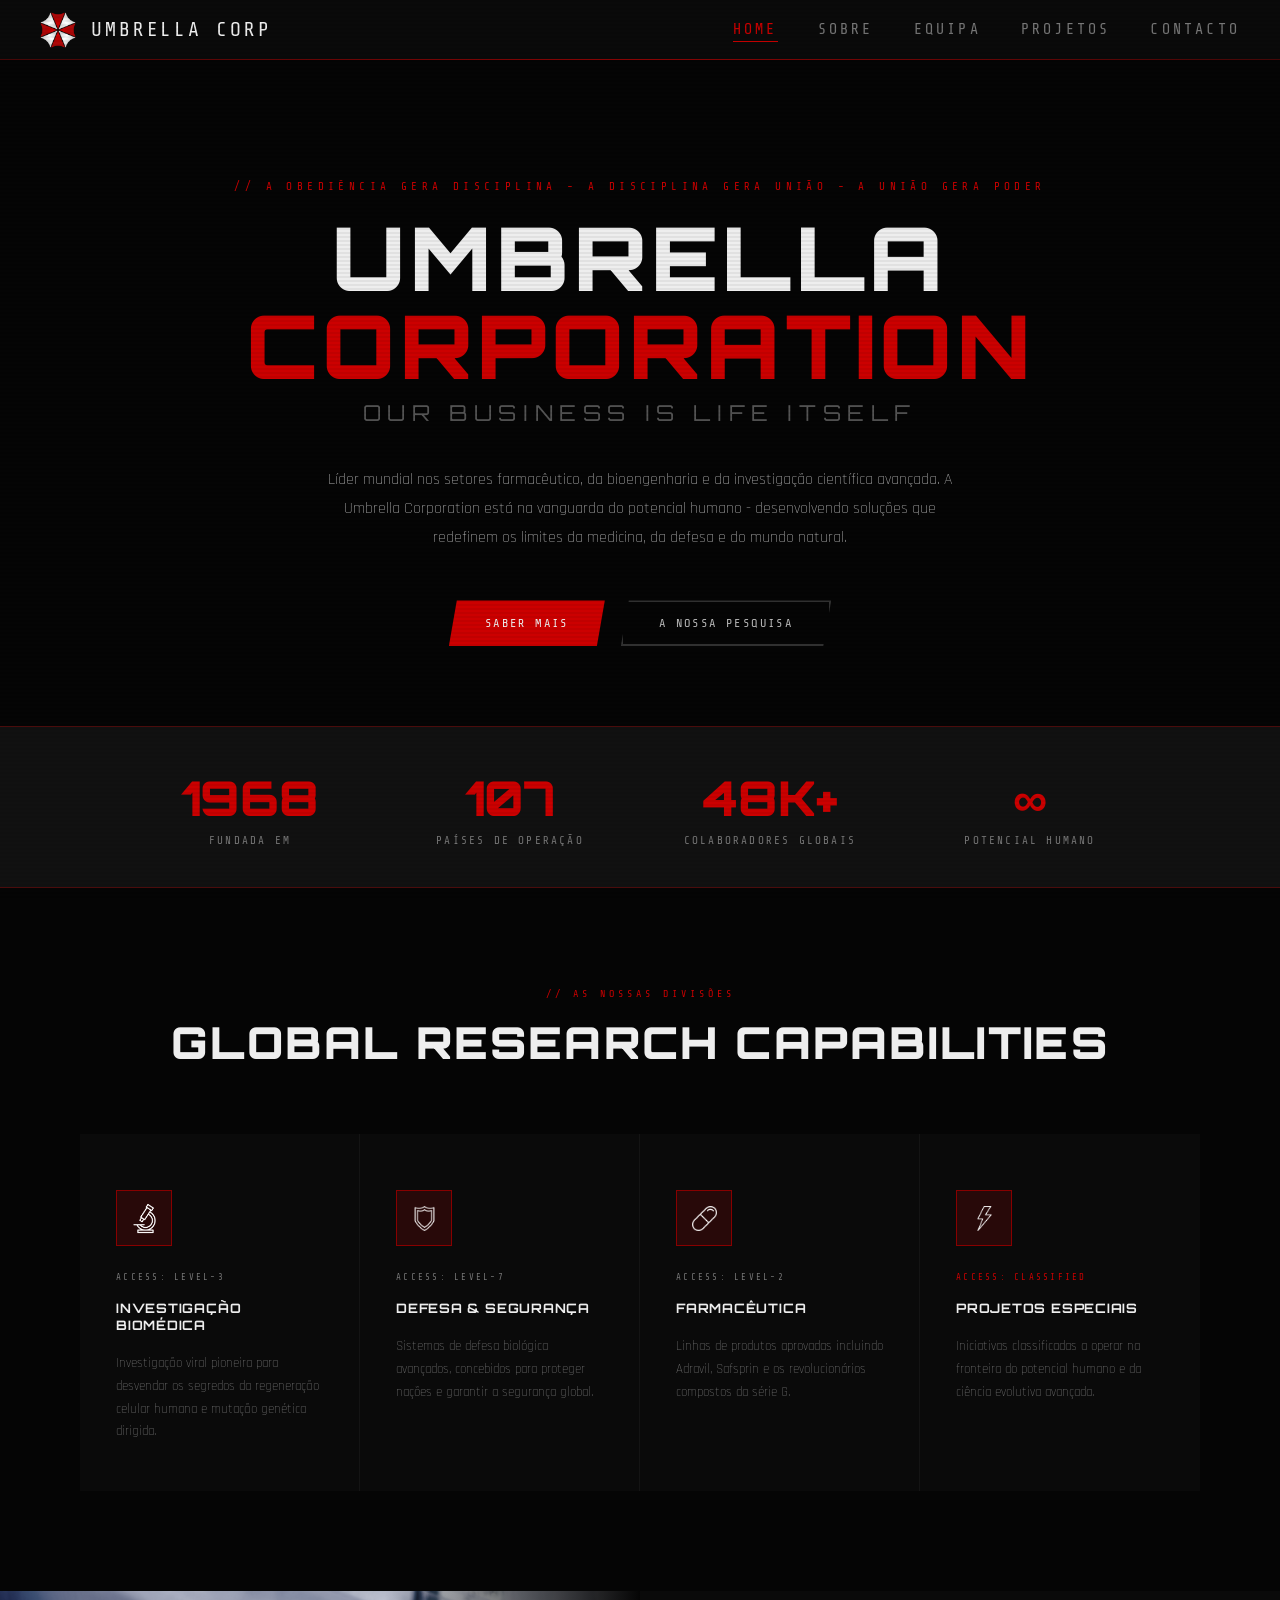
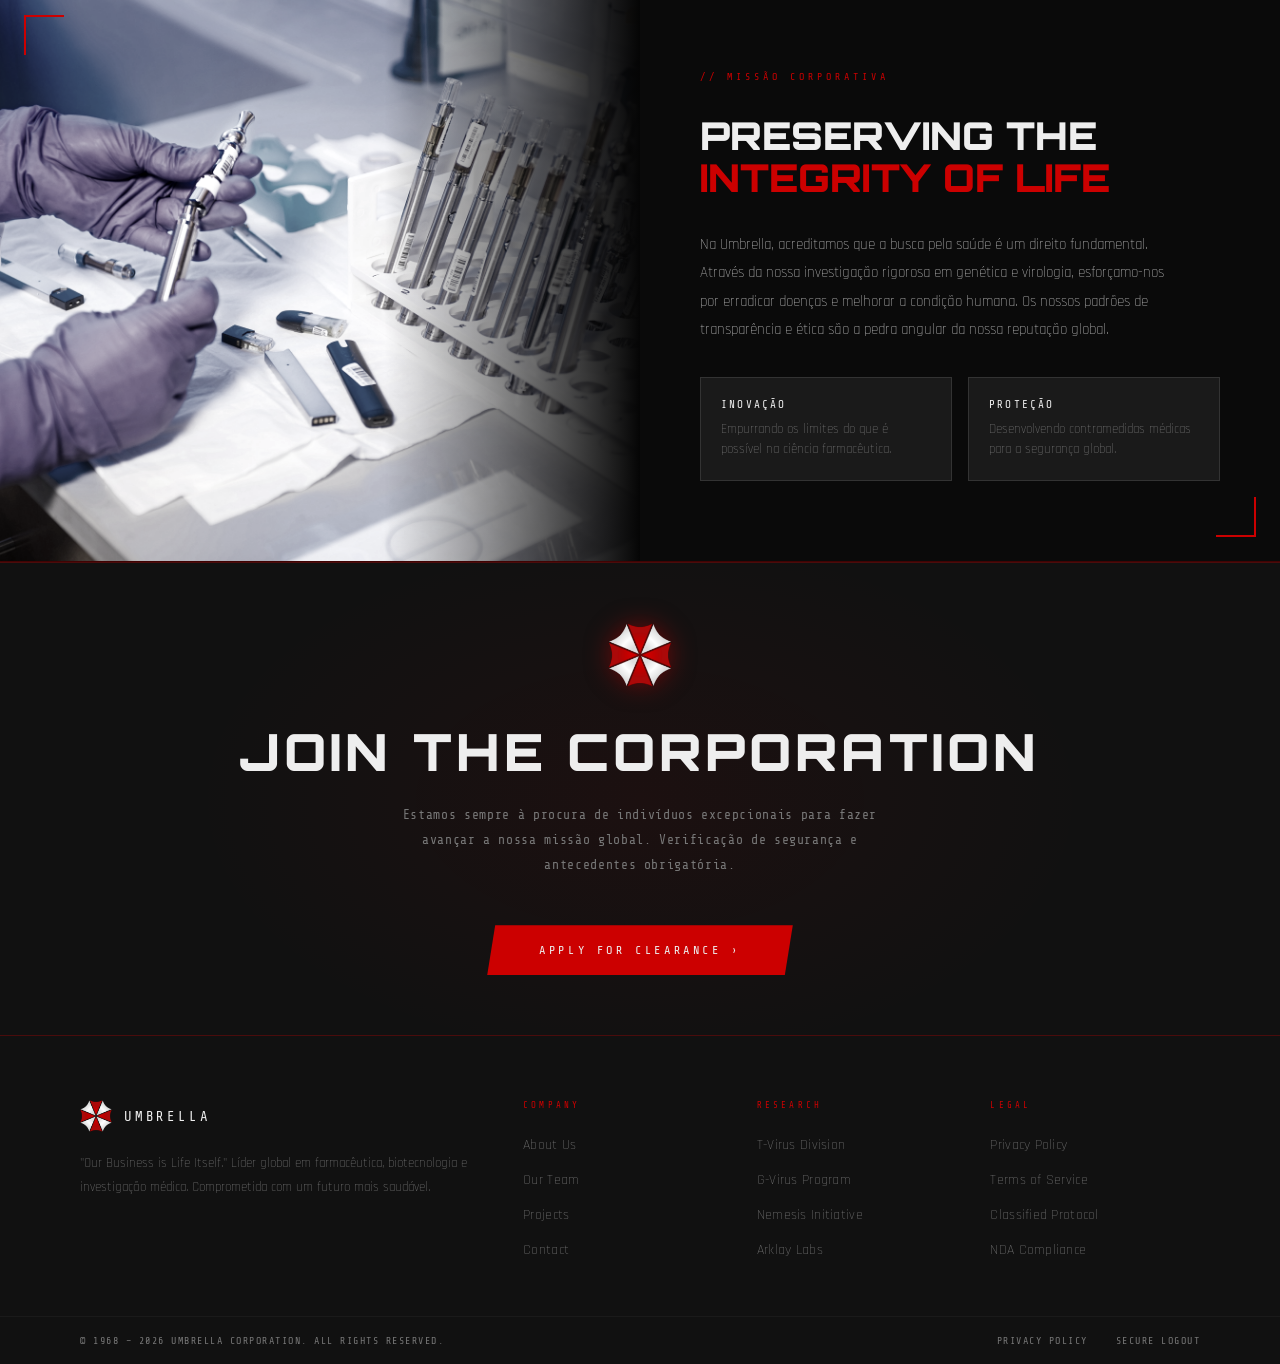
==== index.html @ 832a8308 "index, equipa e projetos os ficheiros index.html, equipa.html e projetos.html completos. em adição o" ====
<!doctype html>
<html lang="pt-pt">
  <head>
    <meta charset="UTF-8" />
    <meta name="viewport" content="width=device-width, initial-scale=1.0" />
    <meta name="author" content="Sofia Teixeira e Gonçalo Pereira" />
    <title>Umbrella Corp</title>
    <link
      href="https://fonts.googleapis.com/css2?family=Orbitron:wght@400;600;700;900&family=Share+Tech+Mono&family=Rajdhani:wght@300;400;500;600&display=swap"
      rel="stylesheet"
    />
    <link rel="stylesheet" href="style.css" />
  </head>
  <body>
    <header class="header">
      <div class="header-logo">
        <img
          src="images/umbrellacorporation-logo.png"
          alt="Umbrella Corp Logo"
          class="logo-img"
        />
        <span class="logo-text">UMBRELLA CORP</span>
      </div>

      <nav class="header-nav">
        <a href="index.html" class="nav-link nav-link--active">HOME</a>
        <a href="sobre.html" class="nav-link">SOBRE</a>
        <a href="equipa.html" class="nav-link">EQUIPA</a>
        <a href="projetos.html" class="nav-link">PROJETOS</a>
        <a href="contacto.html" class="nav-link">CONTACTO</a>
      </nav>
    </header>

    <main>
      <section class="home-hero">
        <div class="hero-tagline">
          // A obediência gera disciplina - A disciplina gera união - A união
          gera poder
        </div>
        <div class="hero-title">Umbrella<br /><span>Corporation</span></div>
        <div class="hero-sub">Our Business is Life Itself</div>
        <p class="hero-desc">
          Líder mundial nos setores farmacêutico, da bioengenharia e da
          investigação científica avançada. A Umbrella Corporation está na
          vanguarda do potencial humano - desenvolvendo soluções que redefinem
          os limites da medicina, da defesa e do mundo natural.
        </p>
        <div class="hero-btns">
          <button class="btn btn-primary">Saber mais</button>
          <a href="projetos.html" class="btn btn-outline">A nossa pesquisa</a>
        </div>
      </section>

      <section class="section-stats">
        <div class="stats-grid">
          <div class="stat-item">
            <span class="stat-number">1968</span>
            <span class="stat-label">Fundada em</span>
          </div>
          <div class="stat-item">
            <span class="stat-number">107</span>
            <span class="stat-label">Países de operação</span>
          </div>
          <div class="stat-item">
            <span class="stat-number">48K+</span>
            <span class="stat-label">Colaboradores globais</span>
          </div>
          <div class="stat-item">
            <span class="stat-number">∞</span>
            <span class="stat-label">Potencial humano</span>
          </div>
        </div>
      </section>

      <section class="section-divisions">
        <div class="section-header">
          <span class="section-tag">// As nossas divisões</span>
          <h2 class="section-title">Global Research Capabilities</h2>
        </div>
        <div class="divisions-grid">
          <article class="division-card">
            <div class="division-icon"><img src="images/laboratory-icon.png" alt="Laboratório" width="35px"></div>
            <div class="division-access">Access: Level-3</div>
            <div class="division-name">Investigação Biomédica</div>
            <p class="division-desc">
              Investigação viral pioneira para desvendar os segredos da
              regeneração celular humana e mutação genética dirigida.
            </p>
          </article>
          <article class="division-card">
            <div class="division-icon"><img src="images/shield-icon.png" alt="Escudo" width="25px"></div>
            <div class="division-access">Access: Level-7</div>
            <div class="division-name">Defesa &amp; Segurança</div>
            <p class="division-desc">
              Sistemas de defesa biológica avançados, concebidos para proteger
              nações e garantir a segurança global.
            </p>
          </article>
          <article class="division-card">
            <div class="division-icon"><img src="images/pill-icon.png" alt="Pílula" width="25px"></div>
            <div class="division-access">Access: Level-2</div>
            <div class="division-name">Farmacêutica</div>
            <p class="division-desc">
              Linhas de produtos aprovadas incluindo Adravil, Safsprin e os
              revolucionários compostos da série G.
            </p>
          </article>
          <article class="division-card">
            <div class="division-icon"><img src="images/flash-icon.png" alt="Raio" width="25px"></div>
            <div class="division-access classified">Access: Classified</div>
            <div class="division-name">Projetos Especiais</div>
            <p class="division-desc">
              Iniciativas classificadas a operar na fronteira do potencial
              humano e da ciência evolutiva avançada.
            </p>
          </article>
        </div>
      </section>

      <section class="section-about-split">
        <div class="about-img-col">
          <img
            src="images/laboratory-landscape.jpg"
            alt="Laboratório de investigação da Umbrella Corporation com microscópios avançados"
          />
        </div>
        <div class="about-text-col">
          <span class="about-eyebrow">// Missão corporativa</span>
          <h2 class="about-heading">
            Preserving the<br /><em>Integrity of Life</em>
          </h2>
          <p class="about-body">
            Na Umbrella, acreditamos que a busca pela saúde é um direito
            fundamental. Através da nossa investigação rigorosa em genética e
            virologia, esforçamo-nos por erradicar doenças e melhorar a condição
            humana. Os nossos padrões de transparência e ética são a pedra
            angular da nossa reputação global.
          </p>
          <div class="about-pillars">
            <div class="pillar">
              <div class="pillar-name">Inovação</div>
              <div class="pillar-desc">
                Empurrando os limites do que é possível na ciência farmacêutica.
              </div>
            </div>
            <div class="pillar">
              <div class="pillar-name">Proteção</div>
              <div class="pillar-desc">
                Desenvolvendo contramedidas médicas para a segurança global.
              </div>
            </div>
          </div>
        </div>
      </section>

      <section class="section-join">
        <img
          src="images/umbrellacorporation-logo.png"
          alt="Umbrella Corporation Logo"
          class="join-logo"
        />
        <h2 class="join-title">Join the Corporation</h2>
        <p class="join-sub">
          Estamos sempre à procura de indivíduos excepcionais para fazer avançar
          a nossa missão global. Verificação de segurança e antecedentes
          obrigatória.
        </p>
        <a href="contacto.html" class="btn-join">Apply for Clearance</a>
      </section>
    </main>

    <footer class="footer">
      <div class="footer-top">
        <div class="footer-brand">
          <div class="footer-brand-row">
            <img
              src="images/umbrellacorporation-logo.png"
              alt="Umbrella Corp Logo"
              class="footer-logo"
            />
            <span class="footer-name">Umbrella</span>
          </div>
          <p class="footer-tagline">
            "Our Business is Life Itself." Líder global em farmacêutica,
            biotecnologia e investigação médica. Comprometida com um futuro mais
            saudável.
          </p>
        </div>

        <div class="footer-col">
          <span class="footer-col-title">Company</span>
          <ul class="footer-col-list">
            <li><a href="sobre.html">About Us</a></li>
            <li><a href="equipa.html">Our Team</a></li>
            <li><a href="projetos.html">Projects</a></li>
            <li><a href="contacto.html">Contact</a></li>
          </ul>
        </div>

        <div class="footer-col">
          <span class="footer-col-title">Research</span>
          <ul class="footer-col-list">
            <li><a href="projetos.html">T-Virus Division</a></li>
            <li><a href="projetos.html">G-Virus Program</a></li>
            <li><a href="projetos.html">Nemesis Initiative</a></li>
            <li><a href="projetos.html">Arklay Labs</a></li>
          </ul>
        </div>

        <div class="footer-col">
          <span class="footer-col-title">Legal</span>
          <ul class="footer-col-list">
            <li><a href="#">Privacy Policy</a></li>
            <li><a href="#">Terms of Service</a></li>
            <li><a href="#">Classified Protocol</a></li>
            <li><a href="#">NDA Compliance</a></li>
          </ul>
        </div>
      </div>

      <div class="footer-bottom">
        <div class="footer-bottom-inner">
          <p class="footer-copy">
            &copy; 1968 – 2026 Umbrella Corporation. All Rights Reserved.
          </p>
          <div class="footer-bottom-links">
            <a href="#" class="footer-bottom-link">Privacy Policy</a>
            <a href="#" class="footer-bottom-link">Secure Logout</a>
          </div>
        </div>
      </div>
    </footer>
  </body>
</html>
---- style.css ----
@import url("https://fonts.googleapis.com/css2?family=Orbitron:wght@400;600;700;900&family=Share+Tech+Mono&family=Rajdhani:wght@300;400;500;600&display=swap");

*,
*::before,
*::after {
  box-sizing: border-box;
  margin: 0;
  padding: 0;
}

:root {
  --red: #cc0000;
  --red-bright: #ff1a1a;
  --red-dark: #880000;
  --red-dim: rgba(204, 0, 0, 0.3);
  --black: #050505;
  --dark: #0a0a0a;
  --dark2: #111111;
  --dark3: #1a1a1a;
  --gray: #333333;
  --gray2: #555555;
  --light: #bbbbbb;
  --white: #eeeeee;
  --bg: #0a0a0a;
  --text: #eeeeee;
  --text-dim: #777777;
  --font-head: "Orbitron", sans-serif;
  --font-mono: "Share Tech Mono", monospace;
  --font-body: "Rajdhani", sans-serif;
}

html {
  scroll-behavior: smooth;
}

body {
  background: var(--black);
  color: var(--light);
  font-family: var(--font-body);
  font-size: 16px;
  min-height: 100vh;
  display: flex;
  flex-direction: column;
}

body::after {
  content: "";
  position: fixed;
  inset: 0;
  background: repeating-linear-gradient(
    0deg,
    transparent,
    transparent 2px,
    rgba(0, 0, 0, 0.05) 2px,
    rgba(0, 0, 0, 0.05) 4px
  );
  pointer-events: none;
  z-index: 9997;
}

main {
  flex: 1;
}

/* header */
.header {
  display: flex;
  align-items: center;
  justify-content: space-between;
  padding: 0 40px;
  height: 60px;
  background-color: var(--bg);
  border-bottom: 1px solid var(--red-dim);
  position: relative;
}

/* linha vermelha header */
.header::after {
  content: "";
  position: absolute;
  bottom: -1px;
  left: 0;
  right: 0;
  height: 1px;
  background: linear-gradient(90deg, transparent, var(--red), transparent);
  opacity: 0.5;
}

/* logo */
.header-logo {
  display: flex;
  align-items: center;
  gap: 15px;
  flex-shrink: 0;
}

.logo-img {
  width: 36px;
  height: 36px;
  object-fit: contain;
  animation: rotate-slow 12s linear infinite;
}

@keyframes rotate-slow {
  from {
    transform: rotate(0deg);
  }
  to {
    transform: rotate(360deg);
  }
}

.logo-text {
  font-family: var(--font-mono);
  font-size: 20px;
  letter-spacing: 2.88px;
  color: var(--text);
  white-space: nowrap;
}

/* navbar */
.header-nav {
  display: flex;
  align-items: center;
  gap: 40px;
  margin-left: auto;
}

.nav-link {
  font-family: var(--font-mono);
  font-size: 15px;
  letter-spacing: 3.2px;
  color: var(--text-dim);
  text-decoration: none;
  position: relative;
  transition: color 0.2s ease;
}

.nav-link::after {
  content: "";
  position: absolute;
  bottom: -4px;
  left: 0;
  right: 0;
  height: 1px;
  background: var(--red);
  transform: scaleX(0);
  transform-origin: left;
  transition: transform 0.25s ease;
}

.nav-link:hover {
  color: var(--text);
}

.nav-link:hover::after {
  transform: scaleX(1);
}

.nav-link--active {
  color: var(--red);
}

.nav-link--active::after {
  transform: scaleX(1);
}

/* footer */
.footer {
  border-top: 1px solid var(--red-dim);
  background: var(--dark2);
  margin-top: auto;
}

/* top section: brand + 3 col nav */
.footer-top {
  max-width: 1200px;
  margin: 0 auto;
  padding: 64px 40px 56px;
  display: grid;
  grid-template-columns: 1.4fr 0.7fr 0.7fr 0.7fr;
  gap: 24px;
}

.footer-brand {
  display: flex;
  flex-direction: column;
  gap: 20px;
}

.footer-brand-row {
  display: flex;
  align-items: center;
  gap: 12px;
}

.footer-logo {
  width: 32px;
  height: 32px;
  object-fit: contain;
}

.footer-name {
  font-family: var(--font-mono);
  font-size: 14px;
  letter-spacing: 0.2em;
  color: var(--white);
  text-transform: uppercase;
}

.footer-tagline {
  font-family: var(--font-body);
  font-size: 13px;
  color: var(--text-dim);
  line-height: 1.8;
  font-weight: 300;
}

/* nav columns */
.footer-col-title {
  font-family: var(--font-mono);
  font-size: 9px;
  letter-spacing: 0.35em;
  color: var(--red);
  text-transform: uppercase;
  margin-bottom: 24px;
  display: block;
}

.footer-col-list {
  list-style: none;
  display: flex;
  flex-direction: column;
  gap: 14px;
}

.footer-col-list li a {
  font-family: var(--font-body);
  font-size: 14px;
  font-weight: 300;
  color: var(--text-dim);
  text-decoration: none;
  letter-spacing: 0.02em;
  transition: color 0.2s;
}

.footer-col-list li a:hover {
  color: var(--white);
}

/* bottom bar */
.footer-bottom {
  border-top: 1px solid rgba(255, 255, 255, 0.04);
}

.footer-bottom-inner {
  max-width: 1200px;
  margin: 0 auto;
  padding: 18px 40px;
  display: flex;
  align-items: center;
  justify-content: space-between;
  gap: 20px;
}

.footer-copy {
  font-family: var(--font-mono);
  font-size: 10px;
  color: var(--text-dim);
  letter-spacing: 0.15em;
  text-transform: uppercase;
}

.footer-bottom-links {
  display: flex;
  gap: 28px;
}

.footer-bottom-link {
  font-family: var(--font-mono);
  font-size: 10px;
  letter-spacing: 0.15em;
  color: var(--text-dim);
  text-decoration: none;
  text-transform: uppercase;
  transition: color 0.2s;
}

.footer-bottom-link:hover {
  color: var(--white);
}

/* legacy aliases — kept so old classes don't break anything */
.footer-inner {
  display: none;
}
.footer-nav {
  display: none;
}
.footer-link {
  display: none;
}

/* page hero */
.page-hero {
  padding: 48px 40px 100px;
  text-align: center;
  border-bottom: 1px solid var(--red-dim);
  position: relative;
}

.page-hero::before {
  content: "";
  position: absolute;
  inset: 0;
  background: radial-gradient(
    ellipse 60% 80% at 50% 0%,
    rgba(204, 0, 0, 0.05) 0%,
    transparent 70%
  );
  pointer-events: none;
}

.page-title {
  font-family: var(--font-head);
  font-size: clamp(32px, 4.5vw, 56px);
  font-weight: 900;
  color: var(--white);
  text-transform: uppercase;
  letter-spacing: 0.05em;
  line-height: 1;
  margin-bottom: 12px;
}

.page-title span {
  color: var(--red);
}

.page-subtitle {
  font-family: var(--font-mono);
  font-size: 11px;
  letter-spacing: 0.35em;
  color: var(--gray2);
  text-transform: uppercase;
  margin-top: 8px;
}

/* home page */
/* hero */
.home-hero {
  position: relative;
  z-index: 10;
  display: flex;
  flex-direction: column;
  align-items: center;
  justify-content: center;
  flex: 1;
  padding: 120px 40px 80px;
  text-align: center;
}

.hero-tagline {
  font-family: var(--font-mono);
  font-size: 11px;
  letter-spacing: 0.4em;
  color: var(--red);
  text-transform: uppercase;
  margin-bottom: 20px;
}

.hero-title {
  font-family: var(--font-head);
  font-size: clamp(36px, 7vw, 88px);
  font-weight: 900;
  color: var(--white);
  line-height: 1;
  text-transform: uppercase;
  letter-spacing: 0.05em;
  margin-bottom: 10px;
}

.hero-title span {
  color: var(--red);
}

.hero-sub {
  font-family: var(--font-head);
  font-size: clamp(14px, 2.5vw, 22px);
  font-weight: 400;
  color: var(--gray2);
  letter-spacing: 0.3em;
  text-transform: uppercase;
  margin-bottom: 40px;
}

.hero-desc {
  max-width: 640px;
  font-size: 16px;
  color: var(--light);
  line-height: 1.8;
  margin-bottom: 48px;
  font-weight: 300;
}

.hero-btns {
  display: flex;
  gap: 16px;
  flex-wrap: wrap;
  justify-content: center;
}

.btn {
  font-family: var(--font-mono);
  font-size: 12px;
  letter-spacing: 0.2em;
  text-transform: uppercase;
  padding: 14px 36px;
  cursor: pointer;
  border: none;
  transition: all 0.25s;
  text-decoration: none;
  display: inline-block;
}
.btn-primary {
  background: var(--red);
  color: var(--white);
  clip-path: polygon(8px 0%, 100% 0%, calc(100% - 8px) 100%, 0% 100%);
}
.btn-primary:hover {
  background: var(--red-bright);
  transform: translateY(-2px);
  box-shadow: 0 8px 24px rgba(204, 0, 0, 0.4);
}
.btn-outline {
  background: transparent;
  color: var(--light);
  border: 2px solid var(--gray);
  clip-path: polygon(8px 0%, 100% 0%, calc(100% - 8px) 100%, 0% 100%);
}
.btn-outline:hover {
  border-color: var(--red);
  color: var(--red-bright);
  transform: translateY(-2px);
}

/* section stats */
.section-stats {
  border-top: 1px solid var(--red-dim);
  border-bottom: 1px solid var(--red-dim);
  padding: 40px;
  background: var(--dark2);
}

.stats-grid {
  display: grid;
  grid-template-columns: repeat(4, 1fr);
  gap: 40px;
  max-width: 1000px;
  margin: 0 auto;
  text-align: center;
}

.stat-item {
  display: flex;
  flex-direction: column;
  gap: 6px;
}

.stat-number {
  font-family: var(--font-head);
  font-size: clamp(28px, 4vw, 48px);
  font-weight: 900;
  color: var(--red);
}

.stat-label {
  font-family: var(--font-mono);
  font-size: 11px;
  letter-spacing: 0.2em;
  color: var(--text-dim);
  text-transform: uppercase;
}

/* section divisions */
.section-divisions {
  padding: 100px 40px;
  max-width: 1200px;
  margin: 0 auto;
}

.section-header {
  text-align: center;
  margin-bottom: 64px;
}

.section-tag {
  font-family: var(--font-mono);
  font-size: 10px;
  letter-spacing: 0.4em;
  color: var(--red);
  text-transform: uppercase;
  display: block;
  margin-bottom: 16px;
}

.section-title {
  font-family: var(--font-head);
  font-size: clamp(22px, 4vw, 44px);
  font-weight: 900;
  color: var(--white);
  text-transform: uppercase;
  letter-spacing: 0.05em;
}

.divisions-grid {
  display: grid;
  grid-template-columns: repeat(4, 1fr);
  gap: 0;
  max-width: 1400px;
  margin: 0 auto;
}

.division-card {
  background: var(--dark);
  padding: 56px 36px 48px;
  display: flex;
  flex-direction: column;
  gap: 18px;
  transition: background 0.3s ease;
  position: relative;
  border-right: 1px solid rgba(255, 255, 255, 0.04);
}

.division-card:last-child {
  border-right: none;
}

.division-card::after {
  content: "";
  position: absolute;
  bottom: 0;
  left: 0;
  right: 0;
  height: 2px;
  background: var(--red);
  transform: scaleX(0);
  transform-origin: left;
  transition: transform 0.4s ease;
}

.division-card:hover {
  background: #0f0f0f;
}
.division-card:hover::after {
  transform: scaleX(1);
}

.division-icon {
  width: 56px;
  height: 56px;
  background: rgba(204, 0, 0, 0.15);
  border: 1px solid var(--red-dark);
  display: flex;
  align-items: center;
  justify-content: center;
  flex-shrink: 0;
  margin-bottom: 8px;
}

.division-icon svg {
  width: 22px;
  height: 22px;
  stroke: var(--red);
  fill: none;
  stroke-width: 1.5;
  stroke-linecap: round;
  stroke-linejoin: round;
}

.division-access {
  font-family: var(--font-mono);
  font-size: 9px;
  letter-spacing: 0.25em;
  color: var(--text-dim);
  text-transform: uppercase;
}

.division-access.classified {
  color: var(--red);
}

.division-name {
  font-family: var(--font-head);
  font-size: 13px;
  font-weight: 700;
  color: var(--white);
  text-transform: uppercase;
  letter-spacing: 0.06em;
  line-height: 1.3;
}

.division-desc {
  font-size: 13px;
  color: var(--text-dim);
  line-height: 1.75;
  font-weight: 300;
  font-family: var(--font-body);
}

/* section about split */
.section-about-split {
  display: grid;
  grid-template-columns: 1fr 1fr;
  gap: 0;
  border-bottom: 1px solid var(--red-dim);
  overflow: hidden;
}

.about-img-col {
  position: relative;
  min-height: 500px;
  overflow: hidden;
}

.about-img-col img {
  width: 100%;
  height: 100%;
  object-fit: cover;
  filter: grayscale(80%) contrast(1.1);
  display: block;
}

.about-img-col::after {
  content: "";
  position: absolute;
  inset: 0;
  background: linear-gradient(to right, transparent 60%, var(--black));
  pointer-events: none;
}

.about-img-col::before {
  content: "";
  position: absolute;
  top: 24px;
  left: 24px;
  width: 40px;
  height: 40px;
  border-top: 2px solid var(--red);
  border-left: 2px solid var(--red);
  z-index: 2;
}

.about-text-col {
  background: var(--dark);
  padding: 80px 60px;
  display: flex;
  flex-direction: column;
  justify-content: center;
  gap: 32px;
  position: relative;
}

.about-text-col::before {
  content: "";
  position: absolute;
  bottom: 24px;
  right: 24px;
  width: 40px;
  height: 40px;
  border-bottom: 2px solid var(--red);
  border-right: 2px solid var(--red);
}

.about-eyebrow {
  font-family: var(--font-mono);
  font-size: 10px;
  letter-spacing: 0.4em;
  color: var(--red);
  text-transform: uppercase;
}

.about-heading {
  font-family: var(--font-head);
  font-size: clamp(24px, 3vw, 40px);
  font-weight: 900;
  color: var(--white);
  text-transform: uppercase;
  line-height: 1.1;
}

.about-heading em {
  font-style: normal;
  color: var(--red);
}

.about-body {
  font-size: 15px;
  line-height: 1.9;
  color: var(--light);
  font-weight: 300;
  max-width: 480px;
}

.about-pillars {
  display: grid;
  grid-template-columns: 1fr 1fr;
  gap: 16px;
}

.pillar {
  background: var(--dark3);
  border: 1px solid var(--gray);
  padding: 20px;
}

.pillar-name {
  font-family: var(--font-mono);
  font-size: 11px;
  letter-spacing: 0.2em;
  color: var(--white);
  text-transform: uppercase;
  margin-bottom: 8px;
}

.pillar-desc {
  font-size: 13px;
  color: var(--text-dim);
  line-height: 1.6;
  font-weight: 300;
}

/* join section */
.section-join {
  padding: 60px 40px;
  text-align: center;
  border-top: 1px solid var(--red-dim);
  position: relative;
  overflow: hidden;
  background: var(--dark2);
}

.section-join::before {
  content: "";
  position: absolute;
  inset: 0;
  background: radial-gradient(
    ellipse 50% 80% at 50% 50%,
    rgba(204, 0, 0, 0.06) 0%,
    transparent 70%
  );
  pointer-events: none;
}

.join-logo {
  width: 64px;
  height: 64px;
  object-fit: contain;
  margin: 0 auto 32px;
  display: block;
  animation: rotate-slow 12s linear infinite;
  filter: drop-shadow(0 0 12px rgba(204, 0, 0, 0.5));
}

.join-title {
  font-family: var(--font-head);
  font-size: clamp(24px, 4vw, 48px);
  font-weight: 900;
  color: var(--white);
  text-transform: uppercase;
  letter-spacing: 0.08em;
  margin-bottom: 20px;
  position: relative;
}

.join-sub {
  font-size: 14px;
  color: var(--text-dim);
  max-width: 500px;
  margin: 0 auto 48px;
  line-height: 1.8;
  font-family: var(--font-mono);
  letter-spacing: 0.05em;
  position: relative;
}

.btn-join {
  font-family: var(--font-mono);
  font-size: 12px;
  letter-spacing: 0.3em;
  text-transform: uppercase;
  padding: 18px 52px;
  cursor: pointer;
  background: var(--red);
  color: var(--white);
  border: none;
  clip-path: polygon(8px 0%, 100% 0%, calc(100% - 8px) 100%, 0% 100%);
  transition: all 0.25s;
  position: relative;
  text-decoration: none;
  display: inline-block;
}

.btn-join::after {
  content: " →";
  display: inline;
}

.btn-join:hover {
  background: var(--red-bright);
  transform: translateY(-3px);
  box-shadow: 0 12px 32px rgba(204, 0, 0, 0.5);
}

/* team page */
/* team members grid */
.section-members {
  padding: 100px 40px;
  max-width: 1400px;
  margin: 0 auto;
}

.members-grid {
  display: grid;
  grid-template-columns: repeat(3, 1fr);
  gap: 2px;
  background: var(--gray);
}

.member-card {
  position: relative;
  overflow: hidden;
  background: var(--dark);
  cursor: default;
  aspect-ratio: 3 / 4;
  display: flex;
  flex-direction: column;
  justify-content: flex-end;
}

.member-card img {
  position: absolute;
  inset: 0;
  width: 100%;
  height: 100%;
  object-fit: cover;
  filter: grayscale(60%) brightness(0.6);
  transition:
    filter 0.5s ease,
    transform 0.5s ease;
}

.member-card:hover img {
  filter: grayscale(20%) brightness(0.5);
  transform: scale(1.04);
}

.member-dept-badge {
  position: absolute;
  top: 20px;
  left: 20px;
  background: var(--red);
  font-family: var(--font-mono);
  font-size: 9px;
  letter-spacing: 0.2em;
  color: var(--white);
  text-transform: uppercase;
  padding: 5px 12px;
  z-index: 2;
}

.member-info {
  position: relative;
  z-index: 2;
  padding: 28px 28px 32px;
  background: linear-gradient(to top, rgba(5, 5, 5, 0.97) 60%, transparent);
}

.member-name {
  font-family: var(--font-head);
  font-size: 16px;
  font-weight: 700;
  color: var(--white);
  margin-bottom: 4px;
  letter-spacing: 0.04em;
  text-transform: uppercase;
}

.member-role {
  font-family: var(--font-mono);
  font-size: 11px;
  color: var(--red);
  letter-spacing: 0.15em;
  text-transform: uppercase;
  margin-bottom: 12px;
  display: block;
}

.member-desc {
  font-size: 13px;
  color: var(--text-dim);
  line-height: 1.7;
  font-weight: 300;
  margin-bottom: 16px;
  max-height: 0;
  overflow: hidden;
  transition:
    max-height 0.4s ease,
    opacity 0.4s ease;
  opacity: 0;
}

.member-card:hover .member-desc {
  max-height: 80px;
  opacity: 1;
}

.member-links {
  display: flex;
  gap: 12px;
}

.member-link {
  width: 32px;
  height: 32px;
  border: 1px solid var(--gray);
  display: flex;
  align-items: center;
  justify-content: center;
  transition:
    border-color 0.2s,
    background 0.2s;
}

.member-link:hover {
  border-color: var(--red);
  background: rgba(204, 0, 0, 0.15);
}

.member-link svg {
  width: 14px;
  height: 14px;
  stroke: var(--light);
  fill: none;
  stroke-width: 1.5;
  stroke-linecap: round;
  stroke-linejoin: round;
}

/* data table */
.section-team-table {
  padding: 80px 40px;
  background: var(--dark2);
  border-top: 1px solid var(--red-dim);
  border-bottom: 1px solid var(--red-dim);
}

.section-team-table .section-header {
  max-width: 1200px;
  margin: 0 auto 48px;
  text-align: left;
}

.table-wrapper {
  max-width: 1200px;
  margin: 0 auto;
  overflow-x: auto;
}

.data-table {
  width: 100%;
  border-collapse: collapse;
  font-family: var(--font-mono);
  font-size: 13px;
}

.data-table thead tr {
  background: var(--red-dark);
  border-bottom: 2px solid var(--red);
}

.data-table th {
  padding: 16px 20px;
  text-align: left;
  font-size: 10px;
  letter-spacing: 0.3em;
  color: var(--white);
  text-transform: uppercase;
  font-weight: 600;
}

.data-table tbody tr {
  border-bottom: 1px solid rgba(255, 255, 255, 0.04);
  transition: background 0.2s;
}

.data-table tbody tr:hover {
  background: rgba(204, 0, 0, 0.05);
}

.data-table td {
  padding: 18px 20px;
  color: var(--light);
  letter-spacing: 0.04em;
  vertical-align: middle;
}

.data-table td strong {
  color: var(--white);
  font-weight: 600;
}

.access-badge {
  display: inline-block;
  padding: 3px 10px;
  font-size: 10px;
  letter-spacing: 0.2em;
  font-weight: 700;
  text-transform: uppercase;
  clip-path: polygon(4px 0%, 100% 0%, calc(100% - 4px) 100%, 0% 100%);
}

.access-10 {
  background: var(--red);
  color: var(--white);
}
.access-9 {
  background: rgba(204, 0, 0, 0.6);
  color: var(--white);
}
.access-7 {
  background: rgba(204, 0, 0, 0.3);
  color: var(--red-bright);
}
.access-5 {
  background: rgba(100, 0, 0, 0.25);
  color: var(--gray2);
}

.data-table tfoot tr {
  border-top: 1px solid var(--red-dim);
}

.data-table tfoot td {
  padding: 14px 20px;
  font-size: 10px;
  color: var(--text-dim);
  letter-spacing: 0.15em;
  text-align: center;
  font-style: italic;
}

/* departments */
.section-departments {
  padding: 100px 40px;
  max-width: 1400px;
  margin: 0 auto;
}

.dept-grid {
  display: grid;
  grid-template-columns: repeat(3, 1fr);
  gap: 2px;
  background: var(--gray);
}

.dept-card {
  background: var(--dark);
  overflow: hidden;
  display: flex;
  flex-direction: column;
}

.dept-img {
  width: 100%;
  height: 220px;
  object-fit: cover;
  filter: grayscale(70%) brightness(0.6);
  display: block;
  transition: filter 0.4s;
}

.dept-card:hover .dept-img {
  filter: grayscale(30%) brightness(0.7);
}

.dept-info {
  padding: 32px 28px;
  flex: 1;
  display: flex;
  flex-direction: column;
  gap: 16px;
}

.dept-name {
  font-family: var(--font-head);
  font-size: 13px;
  font-weight: 700;
  color: var(--white);
  text-transform: uppercase;
  letter-spacing: 0.08em;
  padding-bottom: 12px;
  border-bottom: 1px solid var(--red-dim);
}

.dept-list {
  list-style: none;
  display: flex;
  flex-direction: column;
  gap: 10px;
}

.dept-list li {
  font-size: 13px;
  color: var(--text-dim);
  line-height: 1.5;
  padding-left: 16px;
  position: relative;
  font-family: var(--font-body);
  font-weight: 300;
}

.dept-list li::before {
  content: "—";
  position: absolute;
  left: 0;
  color: var(--red);
  font-size: 10px;
  top: 2px;
}

/* join team */
.section-join-team {
  padding: 80px 40px;
  text-align: center;
  border-top: 1px solid var(--red-dim);
  position: relative;
  overflow: hidden;
  background: var(--dark2);
}

.section-join-team::before {
  content: "";
  position: absolute;
  inset: 0;
  background: radial-gradient(
    ellipse 50% 80% at 50% 50%,
    rgba(204, 0, 0, 0.08) 0%,
    transparent 70%
  );
  pointer-events: none;
}

.join-eyebrow {
  font-family: var(--font-mono);
  font-size: 10px;
  letter-spacing: 0.4em;
  color: var(--red);
  text-transform: uppercase;
  display: block;
  margin-bottom: 24px;
}

.join-title {
  font-family: var(--font-head);
  font-size: clamp(24px, 4vw, 52px);
  font-weight: 900;
  color: var(--white);
  text-transform: uppercase;
  letter-spacing: 0.08em;
  margin-bottom: 20px;
  position: relative;
}

.join-sub {
  font-size: 13px;
  color: var(--text-dim);
  max-width: 520px;
  margin: 0 auto 48px;
  line-height: 1.9;
  font-family: var(--font-mono);
  letter-spacing: 0.05em;
  position: relative;
}

.btn-join {
  font-family: var(--font-mono);
  font-size: 12px;
  letter-spacing: 0.3em;
  text-transform: uppercase;
  padding: 18px 52px;
  cursor: pointer;
  background: var(--red);
  color: var(--white);
  border: none;
  clip-path: polygon(8px 0%, 100% 0%, calc(100% - 8px) 100%, 0% 100%);
  transition: all 0.25s;
  position: relative;
  text-decoration: none;
  display: inline-block;
}

.btn-join::after {
  content: " ›";
  display: inline;
}

.btn-join:hover {
  background: var(--red-bright);
  transform: translateY(-3px);
  box-shadow: 0 12px 32px rgba(204, 0, 0, 0.5);
}

/* projects page */
/* projects hero */
.projects-hero {
  position: relative;
  height: 340px;
  overflow: hidden;
  display: flex;
  align-items: center;
  justify-content: center;
  flex-direction: column;
  text-align: center;
  gap: 12px;
}

.projects-hero::after {
  content: "";
  position: absolute;
  inset: 0;
  background: linear-gradient(
    to bottom,
    rgba(5, 5, 5, 0.2) 0%,
    rgba(5, 5, 5, 0.85) 100%
  );
}

.projects-hero-content {
  position: relative;
  z-index: 2;
}
.projects-hero-title {
  font-family: var(--font-head);
  font-size: clamp(28px, 3.5vw, 44px);
  font-weight: 900;
  color: var(--white);
  text-transform: uppercase;
  letter-spacing: 0.06em;
  line-height: 1;
  margin-bottom: 14px;
}

.projects-hero-sub {
  font-family: var(--font-mono);
  font-size: 11px;
  letter-spacing: 0.35em;
  color: var(--red);
  text-transform: uppercase;
}

/* project grid */
.section-projects {
  padding: 100px 40px;
  max-width: 1400px;
  margin: 0 auto;
}

.projects-grid {
  display: grid;
  grid-template-columns: repeat(2, 1fr);
  gap: 2px;
  background: var(--gray);
}

.project-card {
  background: var(--dark);
  display: flex;
  flex-direction: column;
  position: relative;
}

.project-img-wrap {
  position: relative;
  overflow: hidden;
  height: 280px;
  flex-shrink: 0;
}

.project-img-wrap img {
  width: 100%;
  height: 100%;
  object-fit: cover;
  filter: grayscale(50%) brightness(0.65);
  transition:
    filter 0.5s ease,
    transform 0.5s ease;
  display: block;
}

.project-card:hover .project-img-wrap img {
  filter: grayscale(10%) brightness(0.6);
  transform: scale(1.04);
}

.project-status-badge {
  position: absolute;
  top: 16px;
  right: 16px;
  background: var(--red);
  font-family: var(--font-mono);
  font-size: 9px;
  letter-spacing: 0.2em;
  color: var(--white);
  text-transform: uppercase;
  padding: 5px 12px;
  z-index: 2;
}

.project-status-badge.classified {
  background: var(--dark3);
  border: 1px solid var(--red-dark);
  color: var(--red);
}

.project-code {
  font-family: var(--font-head);
  font-size: clamp(28px, 4vw, 48px);
  font-weight: 900;
  color: var(--red);
  letter-spacing: 0.04em;
  position: absolute;
  bottom: 16px;
  left: 24px;
  z-index: 2;
  text-shadow: 0 2px 16px rgba(0, 0, 0, 0.8);
}

.project-body {
  padding: 32px 32px 40px;
  display: flex;
  flex-direction: column;
  gap: 16px;
  flex: 1;
}

.project-title-row {
  display: flex;
  align-items: flex-start;
  gap: 16px;
}

.project-icon-box {
  width: 44px;
  height: 44px;
  background: rgba(204, 0, 0, 0.12);
  border: 1px solid var(--red-dark);
  display: flex;
  align-items: center;
  justify-content: center;
  flex-shrink: 0;
}

.project-icon-box svg {
  width: 20px;
  height: 20px;
  stroke: var(--red);
  fill: none;
  stroke-width: 1.5;
  stroke-linecap: round;
  stroke-linejoin: round;
}

.project-title-text {
  display: flex;
  flex-direction: column;
  gap: 4px;
}

.project-name {
  font-family: var(--font-head);
  font-size: 18px;
  font-weight: 700;
  color: var(--white);
  text-transform: uppercase;
  letter-spacing: 0.04em;
}

.project-category {
  font-family: var(--font-mono);
  font-size: 11px;
  color: var(--red);
  letter-spacing: 0.15em;
  text-transform: uppercase;
}

.project-clearance {
  display: flex;
  align-items: center;
  gap: 8px;
  font-family: var(--font-mono);
  font-size: 11px;
  color: var(--text-dim);
  letter-spacing: 0.1em;
}

.project-clearance svg {
  width: 13px;
  height: 13px;
  stroke: var(--text-dim);
  fill: none;
  stroke-width: 1.5;
  stroke-linecap: round;
  stroke-linejoin: round;
  flex-shrink: 0;
}

.project-desc {
  font-size: 14px;
  color: var(--light);
  line-height: 1.8;
  font-weight: 300;
  font-family: var(--font-body);
  border-top: 1px solid rgba(255, 255, 255, 0.05);
  padding-top: 16px;
}

.project-objectives-label {
  font-family: var(--font-mono);
  font-size: 10px;
  letter-spacing: 0.3em;
  color: var(--red);
  text-transform: uppercase;
  font-weight: 700;
  margin-bottom: 4px;
}

.project-objectives {
  list-style: none;
  display: flex;
  flex-direction: column;
  gap: 8px;
}

.project-objectives li {
  font-size: 13px;
  color: var(--text-dim);
  padding-left: 16px;
  position: relative;
  font-family: var(--font-body);
  font-weight: 300;
  line-height: 1.5;
}

.project-objectives li::before {
  content: "▸";
  position: absolute;
  left: 0;
  color: var(--red);
  font-size: 9px;
  top: 3px;
}

.project-link {
  display: inline-flex;
  align-items: center;
  gap: 8px;
  font-family: var(--font-mono);
  font-size: 10px;
  letter-spacing: 0.25em;
  color: var(--red);
  text-decoration: none;
  text-transform: uppercase;
  margin-top: auto;
  padding-top: 16px;
  border-top: 1px solid var(--red-dim);
  transition: color 0.2s;
}

.project-link:hover {
  color: var(--red-bright);
}

.project-link svg {
  width: 12px;
  height: 12px;
  stroke: currentColor;
  fill: none;
  stroke-width: 2;
  stroke-linecap: round;
  stroke-linejoin: round;
  transition: transform 0.2s;
}

.project-link:hover svg {
  transform: translateX(4px);
}

/* projects divider */
.projects-divider {
  max-width: 1400px;
  margin: 0 auto;
  padding: 0 40px;
  display: flex;
  align-items: center;
  gap: 20px;
}

.projects-divider hr {
  flex: 1;
  border: none;
  border-top: 1px solid var(--red-dim);
}

.projects-divider span {
  font-family: var(--font-mono);
  font-size: 9px;
  letter-spacing: 0.3em;
  color: var(--red-dark);
  text-transform: uppercase;
  white-space: nowrap;
}

/* section-clearance */
.section-clearance {
  padding: 80px 40px;
  display: flex;
  align-items: center;
  justify-content: center;
}

.clearance-box {
  max-width: 780px;
  width: 100%;
  border: 1px solid var(--red-dark);
  background: linear-gradient(
    135deg,
    rgba(136, 0, 0, 0.12) 0%,
    rgba(5, 5, 5, 0) 60%
  );
  padding: 60px 48px;
  text-align: center;
  position: relative;
  overflow: hidden;
}

.clearance-box::before {
  content: "";
  position: absolute;
  inset: 0;
  background: radial-gradient(
    ellipse 60% 60% at 50% 0%,
    rgba(204, 0, 0, 0.08) 0%,
    transparent 70%
  );
  pointer-events: none;
}

.clearance-icon {
  margin: 0 auto 28px;
  display: block;
  width: 48px;
  height: 48px;
  stroke: var(--red);
  fill: none;
  stroke-width: 1.5;
  stroke-linecap: round;
  stroke-linejoin: round;
  position: relative;
  z-index: 1;
}

.clearance-title {
  font-family: var(--font-head);
  font-size: clamp(18px, 3vw, 28px);
  font-weight: 900;
  color: var(--white);
  text-transform: uppercase;
  letter-spacing: 0.08em;
  margin-bottom: 20px;
  position: relative;
  z-index: 1;
}

.clearance-desc {
  font-size: 14px;
  color: var(--text-dim);
  line-height: 1.9;
  font-family: var(--font-mono);
  letter-spacing: 0.04em;
  max-width: 560px;
  margin: 0 auto 24px;
  position: relative;
  z-index: 1;
}

.clearance-warning {
  font-family: var(--font-mono);
  font-size: 10px;
  letter-spacing: 0.3em;
  color: var(--red);
  text-transform: uppercase;
  position: relative;
  z-index: 1;
}
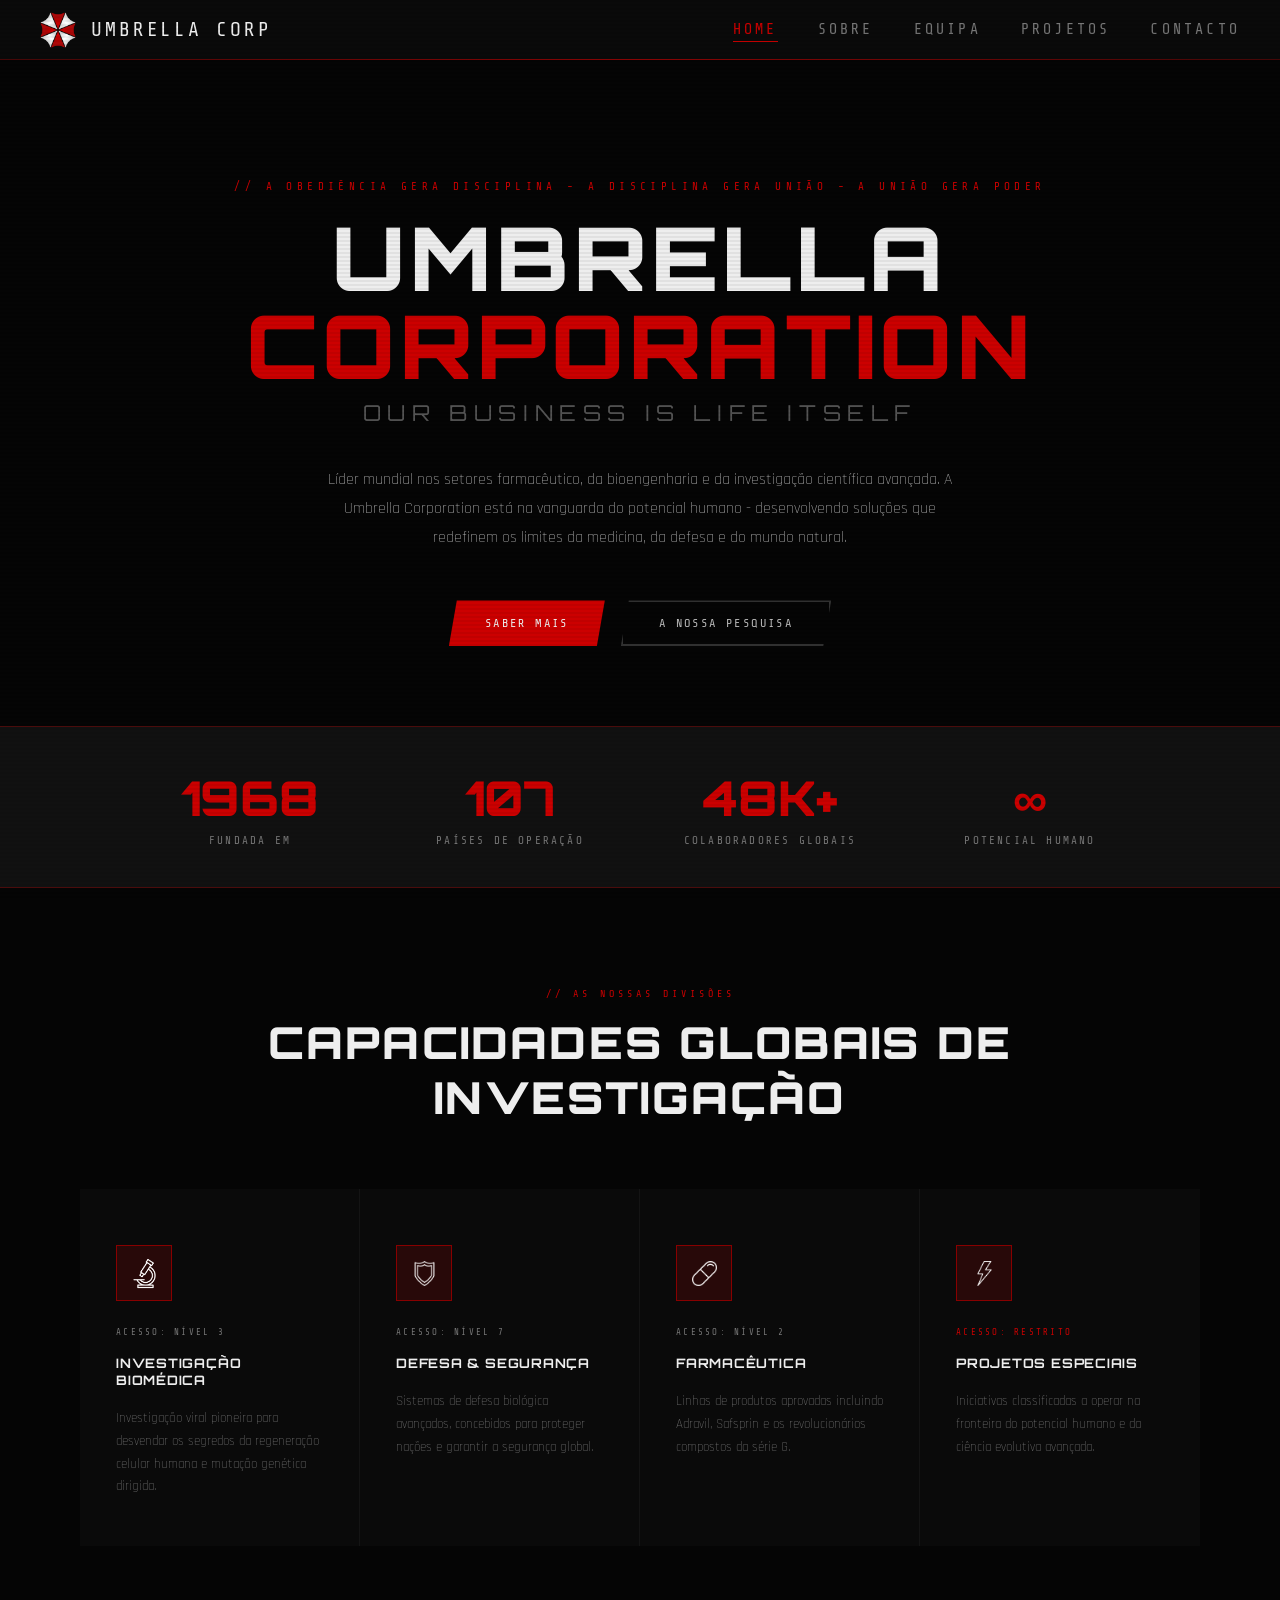
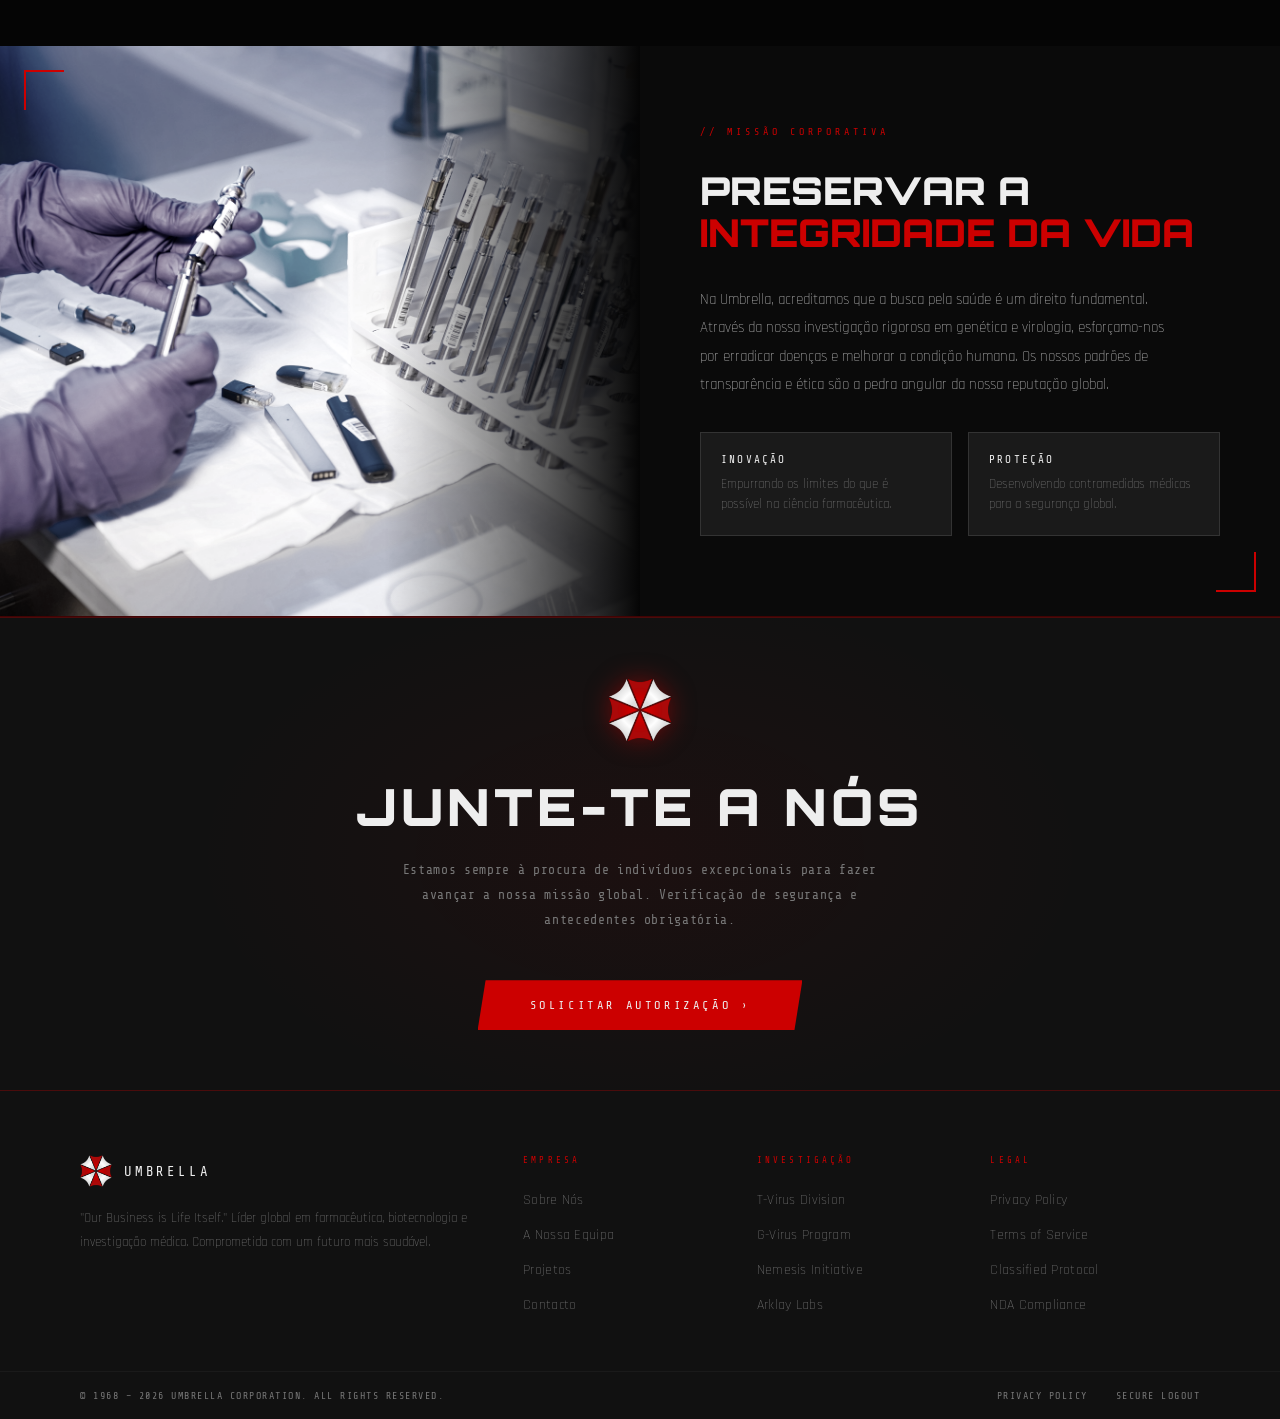
==== commit 8f29743e: "add static site pages and stylesheet Adiçao de páginas completas para o site estático (index, sobre," ====
--- a/index.html
+++ b/index.html
@@ -1,5 +1,5 @@
 <!doctype html>
-<html lang="pt-pt">
+<html lang="pt-PT">
   <head>
     <meta charset="UTF-8" />
     <meta name="viewport" content="width=device-width, initial-scale=1.0" />
@@ -10,6 +10,11 @@
       rel="stylesheet"
     />
     <link rel="stylesheet" href="style.css" />
+    <link
+      rel="icon"
+      href="images/umbrellacorporation-logo.png"
+      type="image/png"
+    />
   </head>
   <body>
     <header class="header">
@@ -75,12 +80,18 @@
       <section class="section-divisions">
         <div class="section-header">
           <span class="section-tag">// As nossas divisões</span>
-          <h2 class="section-title">Global Research Capabilities</h2>
+          <h2 class="section-title">Capacidades Globais de Investigação</h2>
         </div>
         <div class="divisions-grid">
           <article class="division-card">
-            <div class="division-icon"><img src="images/laboratory-icon.png" alt="Laboratório" width="35px"></div>
-            <div class="division-access">Access: Level-3</div>
+            <div class="division-icon">
+              <img
+                src="images/laboratory-icon.png"
+                alt="Laboratório"
+                width="35px"
+              />
+            </div>
+            <div class="division-access">Acesso: Nível 3</div>
             <div class="division-name">Investigação Biomédica</div>
             <p class="division-desc">
               Investigação viral pioneira para desvendar os segredos da
@@ -88,8 +99,10 @@
             </p>
           </article>
           <article class="division-card">
-            <div class="division-icon"><img src="images/shield-icon.png" alt="Escudo" width="25px"></div>
-            <div class="division-access">Access: Level-7</div>
+            <div class="division-icon">
+              <img src="images/shield-icon.png" alt="Escudo" width="25px" />
+            </div>
+            <div class="division-access">Acesso: Nível 7</div>
             <div class="division-name">Defesa &amp; Segurança</div>
             <p class="division-desc">
               Sistemas de defesa biológica avançados, concebidos para proteger
@@ -97,8 +110,10 @@
             </p>
           </article>
           <article class="division-card">
-            <div class="division-icon"><img src="images/pill-icon.png" alt="Pílula" width="25px"></div>
-            <div class="division-access">Access: Level-2</div>
+            <div class="division-icon">
+              <img src="images/pill-icon.png" alt="Pílula" width="25px" />
+            </div>
+            <div class="division-access">Acesso: Nível 2</div>
             <div class="division-name">Farmacêutica</div>
             <p class="division-desc">
               Linhas de produtos aprovadas incluindo Adravil, Safsprin e os
@@ -106,8 +121,10 @@
             </p>
           </article>
           <article class="division-card">
-            <div class="division-icon"><img src="images/flash-icon.png" alt="Raio" width="25px"></div>
-            <div class="division-access classified">Access: Classified</div>
+            <div class="division-icon">
+              <img src="images/flash-icon.png" alt="Raio" width="25px" />
+            </div>
+            <div class="division-access classified">Acesso: Restrito</div>
             <div class="division-name">Projetos Especiais</div>
             <p class="division-desc">
               Iniciativas classificadas a operar na fronteira do potencial
@@ -127,7 +144,8 @@
         <div class="about-text-col">
           <span class="about-eyebrow">// Missão corporativa</span>
           <h2 class="about-heading">
-            Preserving the<br /><em>Integrity of Life</em>
+            Preservar a
+            <br /><em>Integridade da Vida</em>
           </h2>
           <p class="about-body">
             Na Umbrella, acreditamos que a busca pela saúde é um direito
@@ -159,13 +177,13 @@
           alt="Umbrella Corporation Logo"
           class="join-logo"
         />
-        <h2 class="join-title">Join the Corporation</h2>
+        <h2 class="join-title">Junte-te a Nós</h2>
         <p class="join-sub">
           Estamos sempre à procura de indivíduos excepcionais para fazer avançar
           a nossa missão global. Verificação de segurança e antecedentes
           obrigatória.
         </p>
-        <a href="contacto.html" class="btn-join">Apply for Clearance</a>
+        <a href="contacto.html" class="btn-join">Solicitar Autorização</a>
       </section>
     </main>
 
@@ -188,17 +206,17 @@
         </div>
 
         <div class="footer-col">
-          <span class="footer-col-title">Company</span>
+          <span class="footer-col-title">Empresa</span>
           <ul class="footer-col-list">
-            <li><a href="sobre.html">About Us</a></li>
-            <li><a href="equipa.html">Our Team</a></li>
-            <li><a href="projetos.html">Projects</a></li>
-            <li><a href="contacto.html">Contact</a></li>
+            <li><a href="sobre.html">Sobre Nós</a></li>
+            <li><a href="equipa.html">A Nossa Equipa</a></li>
+            <li><a href="projetos.html">Projetos</a></li>
+            <li><a href="contacto.html">Contacto</a></li>
           </ul>
         </div>
 
         <div class="footer-col">
-          <span class="footer-col-title">Research</span>
+          <span class="footer-col-title">Investigação</span>
           <ul class="footer-col-list">
             <li><a href="projetos.html">T-Virus Division</a></li>
             <li><a href="projetos.html">G-Virus Program</a></li>
--- a/style.css
+++ b/style.css
@@ -1602,3 +1602,430 @@
   position: relative;
   z-index: 1;
 }
+
+/* ========================
+   SOBRE PAGE
+   ======================== */
+
+.sobre-lead {
+  max-width: 1200px;
+  margin: 0 auto;
+  padding: 80px 40px;
+  display: grid;
+  grid-template-columns: 1fr 1fr;
+  gap: 80px;
+  align-items: center;
+  border-bottom: 1px solid var(--red-dim);
+}
+
+.sobre-lead-text .section-tag {
+  text-align: left;
+  margin-bottom: 20px;
+}
+
+.sobre-lead-heading {
+  font-family: var(--font-head);
+  font-size: clamp(24px, 3vw, 38px);
+  font-weight: 900;
+  color: var(--white);
+  text-transform: uppercase;
+  letter-spacing: 0.05em;
+  line-height: 1.1;
+  margin-bottom: 24px;
+}
+
+.sobre-lead-heading span {
+  color: var(--red);
+}
+
+.sobre-lead-body {
+  font-family: var(--font-body);
+  font-size: 15px;
+  color: var(--light);
+  line-height: 1.9;
+  font-weight: 300;
+}
+
+.sobre-lead-stats {
+  display: grid;
+  grid-template-columns: 1fr 1fr;
+  gap: 2px;
+  background: var(--gray);
+}
+
+.sobre-stat {
+  background: var(--dark2);
+  padding: 32px;
+  display: flex;
+  flex-direction: column;
+  gap: 6px;
+  transition: background 0.25s;
+}
+
+.sobre-stat:hover {
+  background: var(--dark3);
+}
+
+.sobre-stat-num {
+  font-family: var(--font-head);
+  font-size: clamp(28px, 3vw, 40px);
+  font-weight: 900;
+  color: var(--red);
+  letter-spacing: 0.04em;
+}
+
+.sobre-stat-label {
+  font-family: var(--font-mono);
+  font-size: 9px;
+  letter-spacing: 0.3em;
+  color: var(--text-dim);
+  text-transform: uppercase;
+}
+
+.section-sobre-cards {
+  padding: 100px 40px;
+  max-width: 1200px;
+  margin: 0 auto;
+}
+
+.sobre-cards-grid {
+  display: grid;
+  grid-template-columns: repeat(3, 1fr);
+  gap: 2px;
+  background: var(--gray);
+}
+
+.sobre-card {
+  background: var(--dark);
+  padding: 40px 32px;
+  position: relative;
+  overflow: hidden;
+  transition: background 0.3s;
+}
+
+.sobre-card:hover {
+  background: #0f0f0f;
+}
+
+.sobre-card::before {
+  content: "";
+  position: absolute;
+  top: 0;
+  left: 0;
+  right: 0;
+  height: 2px;
+  background: linear-gradient(90deg, var(--red), transparent);
+  transform: scaleX(0);
+  transform-origin: left;
+  transition: transform 0.4s ease;
+}
+
+.sobre-card:hover::before {
+  transform: scaleX(1);
+}
+
+.sobre-card-tag {
+  font-family: var(--font-mono);
+  font-size: 9px;
+  letter-spacing: 0.35em;
+  color: var(--red);
+  text-transform: uppercase;
+  margin-bottom: 16px;
+  display: block;
+}
+
+.sobre-card-title {
+  font-family: var(--font-head);
+  font-size: 16px;
+  font-weight: 700;
+  color: var(--white);
+  text-transform: uppercase;
+  letter-spacing: 0.06em;
+  margin-bottom: 20px;
+  line-height: 1.2;
+}
+
+.sobre-card-body {
+  font-family: var(--font-body);
+  font-size: 14px;
+  color: var(--light);
+  line-height: 1.9;
+  font-weight: 300;
+  border-top: 1px solid rgba(255, 255, 255, 0.05);
+  padding-top: 16px;
+}
+
+.sobre-card-list {
+  list-style: none;
+  display: flex;
+  flex-direction: column;
+  gap: 10px;
+  margin-top: 16px;
+  border-top: 1px solid rgba(255, 255, 255, 0.05);
+  padding-top: 16px;
+}
+
+.sobre-card-list li {
+  font-family: var(--font-body);
+  font-size: 13px;
+  color: var(--text-dim);
+  padding-left: 16px;
+  position: relative;
+  font-weight: 300;
+  line-height: 1.5;
+}
+
+.sobre-card-list li::before {
+  content: "▸";
+  position: absolute;
+  left: 0;
+  color: var(--red);
+  font-size: 9px;
+  top: 3px;
+}
+
+/* ========================
+   CONTACT PAGE
+   ======================== */
+
+.section-contact {
+  padding: 100px 40px;
+  max-width: 1200px;
+  margin: 0 auto;
+  display: grid;
+  grid-template-columns: 1.4fr 1fr;
+  gap: 48px;
+  align-items: start;
+}
+
+.contact-form-wrap {
+  background: var(--dark2);
+  border: 1px solid rgba(255, 255, 255, 0.05);
+  padding: 48px;
+  position: relative;
+}
+
+.contact-form-wrap::before {
+  content: "";
+  position: absolute;
+  top: 0;
+  left: 0;
+  right: 0;
+  height: 2px;
+  background: linear-gradient(90deg, var(--red), transparent);
+}
+
+.form-title {
+  font-family: var(--font-mono);
+  font-size: 9px;
+  letter-spacing: 0.35em;
+  color: var(--red);
+  text-transform: uppercase;
+  margin-bottom: 32px;
+  display: block;
+}
+
+.form-group {
+  display: flex;
+  flex-direction: column;
+  gap: 8px;
+  margin-bottom: 24px;
+}
+
+.form-label {
+  font-family: var(--font-mono);
+  font-size: 10px;
+  letter-spacing: 0.25em;
+  color: var(--text-dim);
+  text-transform: uppercase;
+}
+
+.form-input,
+.form-select,
+.form-textarea {
+  background: var(--dark3);
+  border: 1px solid var(--gray);
+  color: var(--text);
+  font-family: var(--font-mono);
+  font-size: 13px;
+  padding: 13px 16px;
+  transition: border-color 0.2s, box-shadow 0.2s;
+  outline: none;
+  width: 100%;
+  letter-spacing: 0.05em;
+  appearance: none;
+  -webkit-appearance: none;
+}
+
+.form-input:focus,
+.form-select:focus,
+.form-textarea:focus {
+  border-color: var(--red);
+  box-shadow: 0 0 0 2px var(--red-dim);
+}
+
+.form-input::placeholder {
+  color: var(--gray2);
+}
+
+.form-textarea {
+  resize: vertical;
+  min-height: 130px;
+  line-height: 1.7;
+  font-family: var(--font-body);
+  font-size: 14px;
+}
+
+.form-select {
+  background-image: url("data:image/svg+xml,%3Csvg xmlns='http://www.w3.org/2000/svg' viewBox='0 0 24 24' fill='none' stroke='%23555555' stroke-width='2'%3E%3Cpolyline points='6 9 12 15 18 9'/%3E%3C/svg%3E");
+  background-repeat: no-repeat;
+  background-position: right 14px center;
+  background-size: 14px;
+  cursor: pointer;
+  padding-right: 40px;
+}
+
+.form-select option {
+  background: var(--dark3);
+  color: var(--text);
+}
+
+.form-row {
+  display: grid;
+  grid-template-columns: 1fr 1fr;
+  gap: 20px;
+}
+
+.form-error {
+  font-family: var(--font-mono);
+  font-size: 10px;
+  letter-spacing: 0.15em;
+  color: var(--red-bright);
+  display: block;
+  min-height: 14px;
+}
+
+.form-submit {
+  font-family: var(--font-mono);
+  font-size: 12px;
+  letter-spacing: 0.3em;
+  text-transform: uppercase;
+  padding: 16px 40px;
+  background: var(--red);
+  color: var(--white);
+  border: none;
+  clip-path: polygon(8px 0%, 100% 0%, calc(100% - 8px) 100%, 0% 100%);
+  cursor: pointer;
+  transition: all 0.25s;
+  margin-top: 8px;
+  width: 100%;
+}
+
+.form-submit:hover {
+  background: var(--red-bright);
+  box-shadow: 0 8px 28px rgba(204, 0, 0, 0.4);
+  transform: translateY(-2px);
+}
+
+.form-success {
+  margin-top: 20px;
+  padding: 16px 20px;
+  border: 1px solid var(--red-dark);
+  background: rgba(136, 0, 0, 0.15);
+  font-family: var(--font-mono);
+  font-size: 11px;
+  letter-spacing: 0.2em;
+  color: var(--red);
+  text-transform: uppercase;
+  text-align: center;
+  display: none;
+}
+
+.form-success.visible {
+  display: block;
+}
+
+/* contact info panel */
+.contact-info-panel {
+  display: flex;
+  flex-direction: column;
+  gap: 2px;
+}
+
+.contact-info-block {
+  background: var(--dark2);
+  border: 1px solid rgba(255, 255, 255, 0.04);
+  padding: 28px 32px;
+  position: relative;
+}
+
+.contact-info-block:first-child::before {
+  content: "";
+  position: absolute;
+  top: 0;
+  left: 0;
+  right: 0;
+  height: 2px;
+  background: linear-gradient(90deg, var(--red), transparent);
+}
+
+.contact-info-label {
+  font-family: var(--font-mono);
+  font-size: 9px;
+  letter-spacing: 0.35em;
+  color: var(--red);
+  text-transform: uppercase;
+  margin-bottom: 14px;
+  display: block;
+}
+
+.contact-info-entry {
+  display: flex;
+  flex-direction: column;
+  gap: 4px;
+  margin-bottom: 14px;
+}
+
+.contact-info-entry:last-child {
+  margin-bottom: 0;
+}
+
+.contact-info-key {
+  font-family: var(--font-mono);
+  font-size: 10px;
+  letter-spacing: 0.2em;
+  color: var(--text-dim);
+  text-transform: uppercase;
+}
+
+.contact-info-val {
+  font-family: var(--font-body);
+  font-size: 14px;
+  color: var(--light);
+  font-weight: 300;
+  line-height: 1.6;
+}
+
+.contact-warning-box {
+  background: linear-gradient(135deg, rgba(136, 0, 0, 0.15) 0%, rgba(5, 5, 5, 0) 70%);
+  border: 1px solid var(--red-dark);
+  padding: 28px 32px;
+}
+
+.contact-warning-title {
+  font-family: var(--font-mono);
+  font-size: 9px;
+  letter-spacing: 0.35em;
+  color: var(--red);
+  text-transform: uppercase;
+  margin-bottom: 12px;
+  display: block;
+}
+
+.contact-warning-text {
+  font-family: var(--font-mono);
+  font-size: 11px;
+  letter-spacing: 0.04em;
+  color: var(--text-dim);
+  line-height: 1.85;
+}
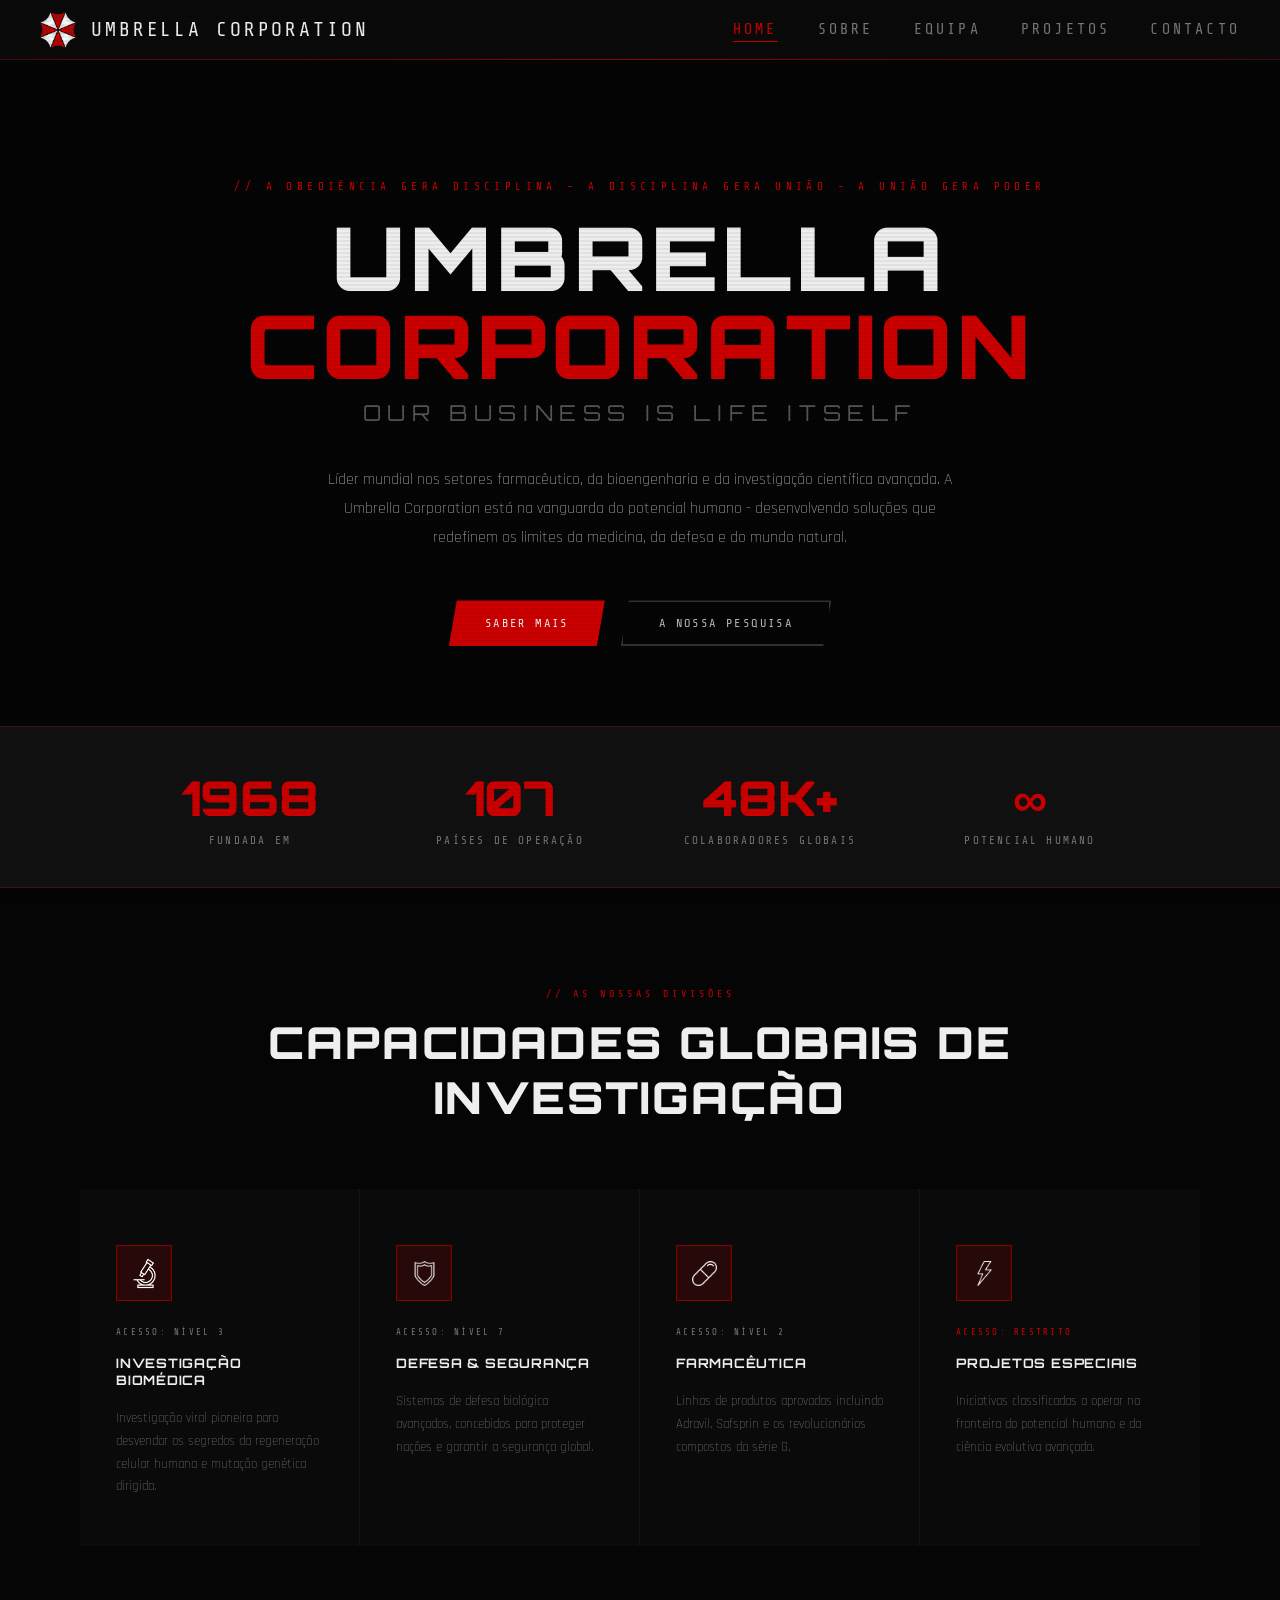
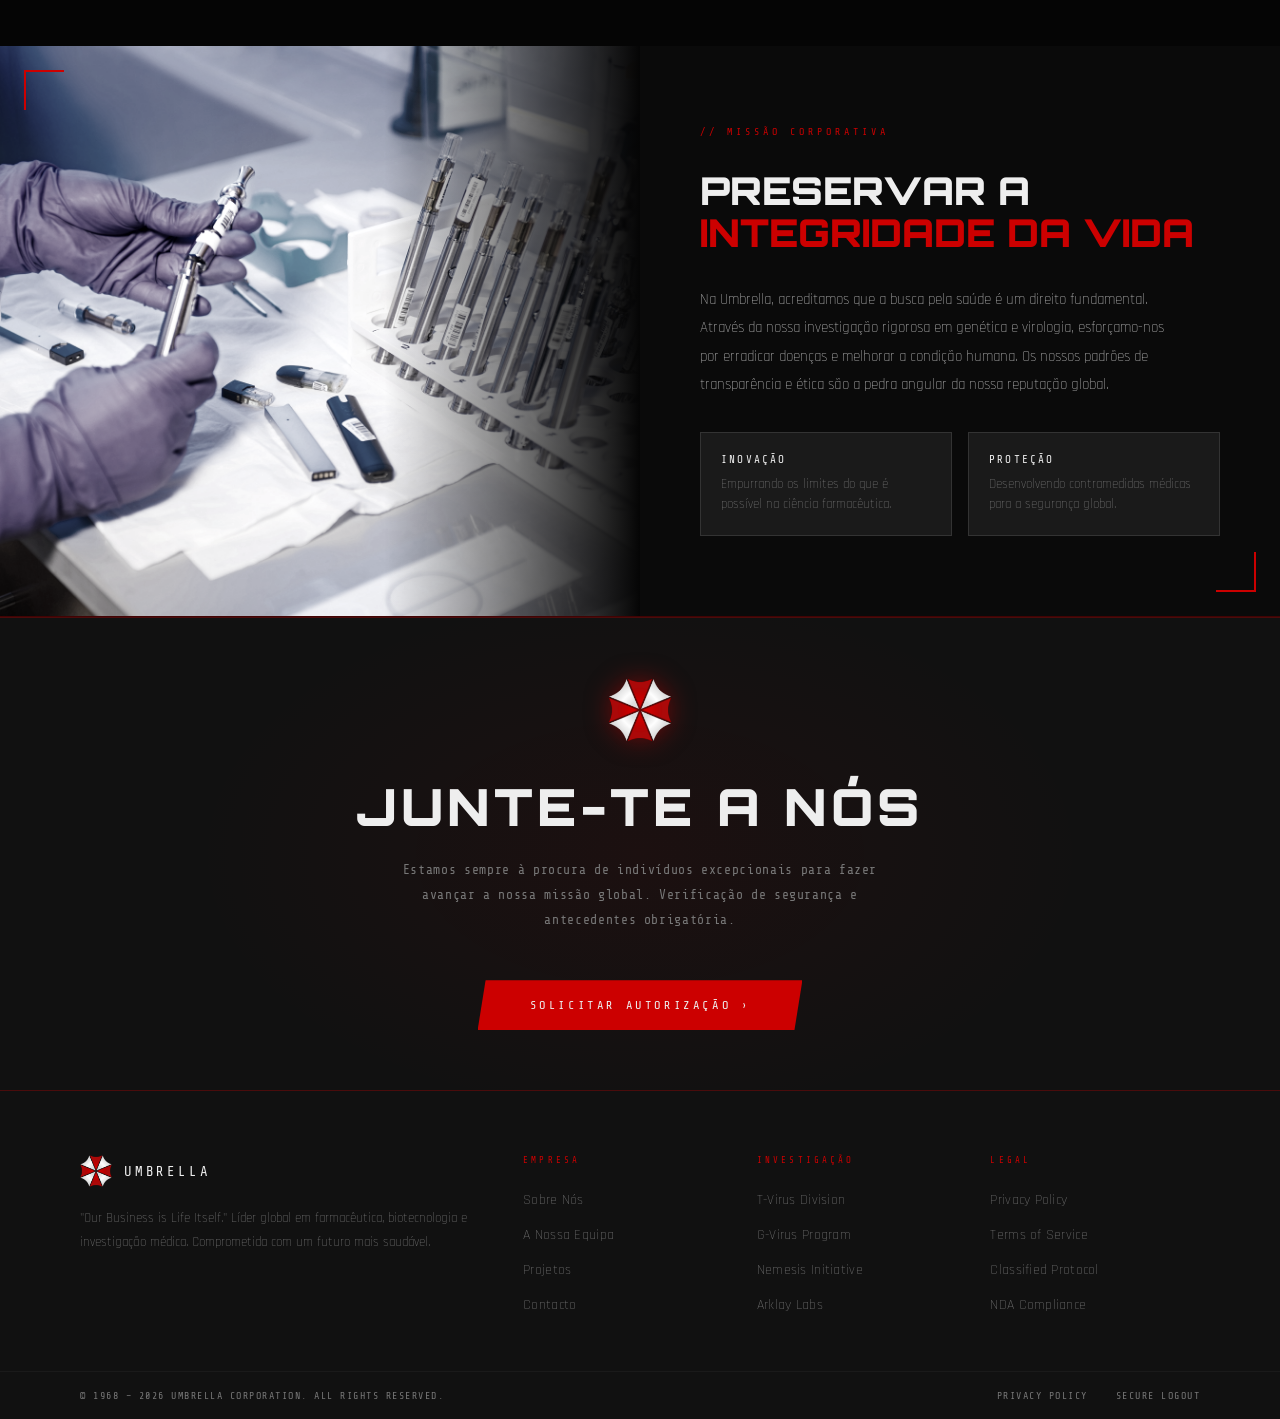
==== commit 3e170f88: "fix team page, add security notice, css fixes Replace header text (UMBRELLA CORP → UMBRELLA CORPORAT" ====
--- a/index.html
+++ b/index.html
@@ -24,7 +24,7 @@
           alt="Umbrella Corp Logo"
           class="logo-img"
         />
-        <span class="logo-text">UMBRELLA CORP</span>
+        <span class="logo-text">UMBRELLA CORPORATION</span>
       </div>
 
       <nav class="header-nav">
--- a/style.css
+++ b/style.css
@@ -303,7 +303,7 @@
 
 /* page hero */
 .page-hero {
-  padding: 48px 40px 100px;
+  padding: 100px 40px 100px;
   text-align: center;
   border-bottom: 1px solid var(--red-dim);
   position: relative;
@@ -1029,7 +1029,7 @@
 }
 .access-7 {
   background: rgba(204, 0, 0, 0.3);
-  color: var(--red-bright);
+  color: var(--white);
 }
 .access-5 {
   background: rgba(100, 0, 0, 0.25);
@@ -1918,6 +1918,7 @@
   cursor: pointer;
   transition: all 0.25s;
   margin-top: 8px;
+  margin-bottom: 60px;
   width: 100%;
 }
 
